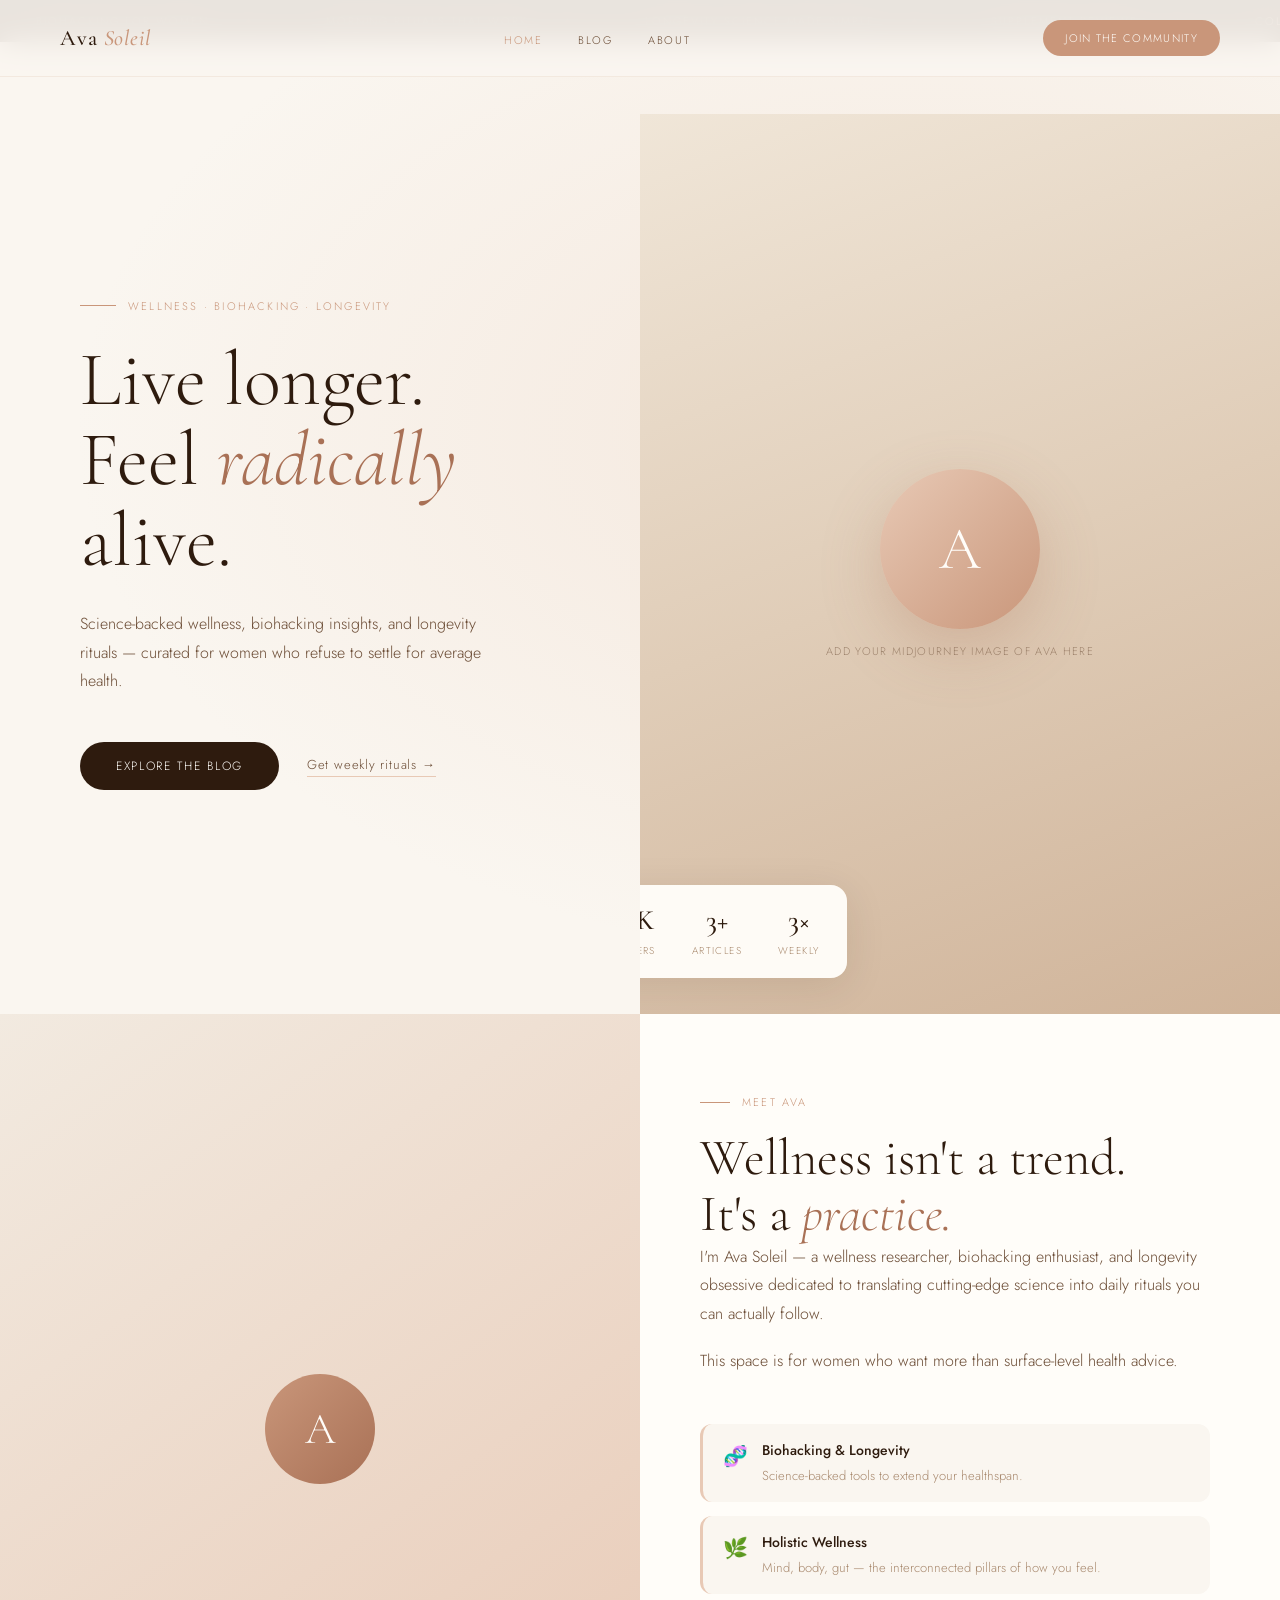
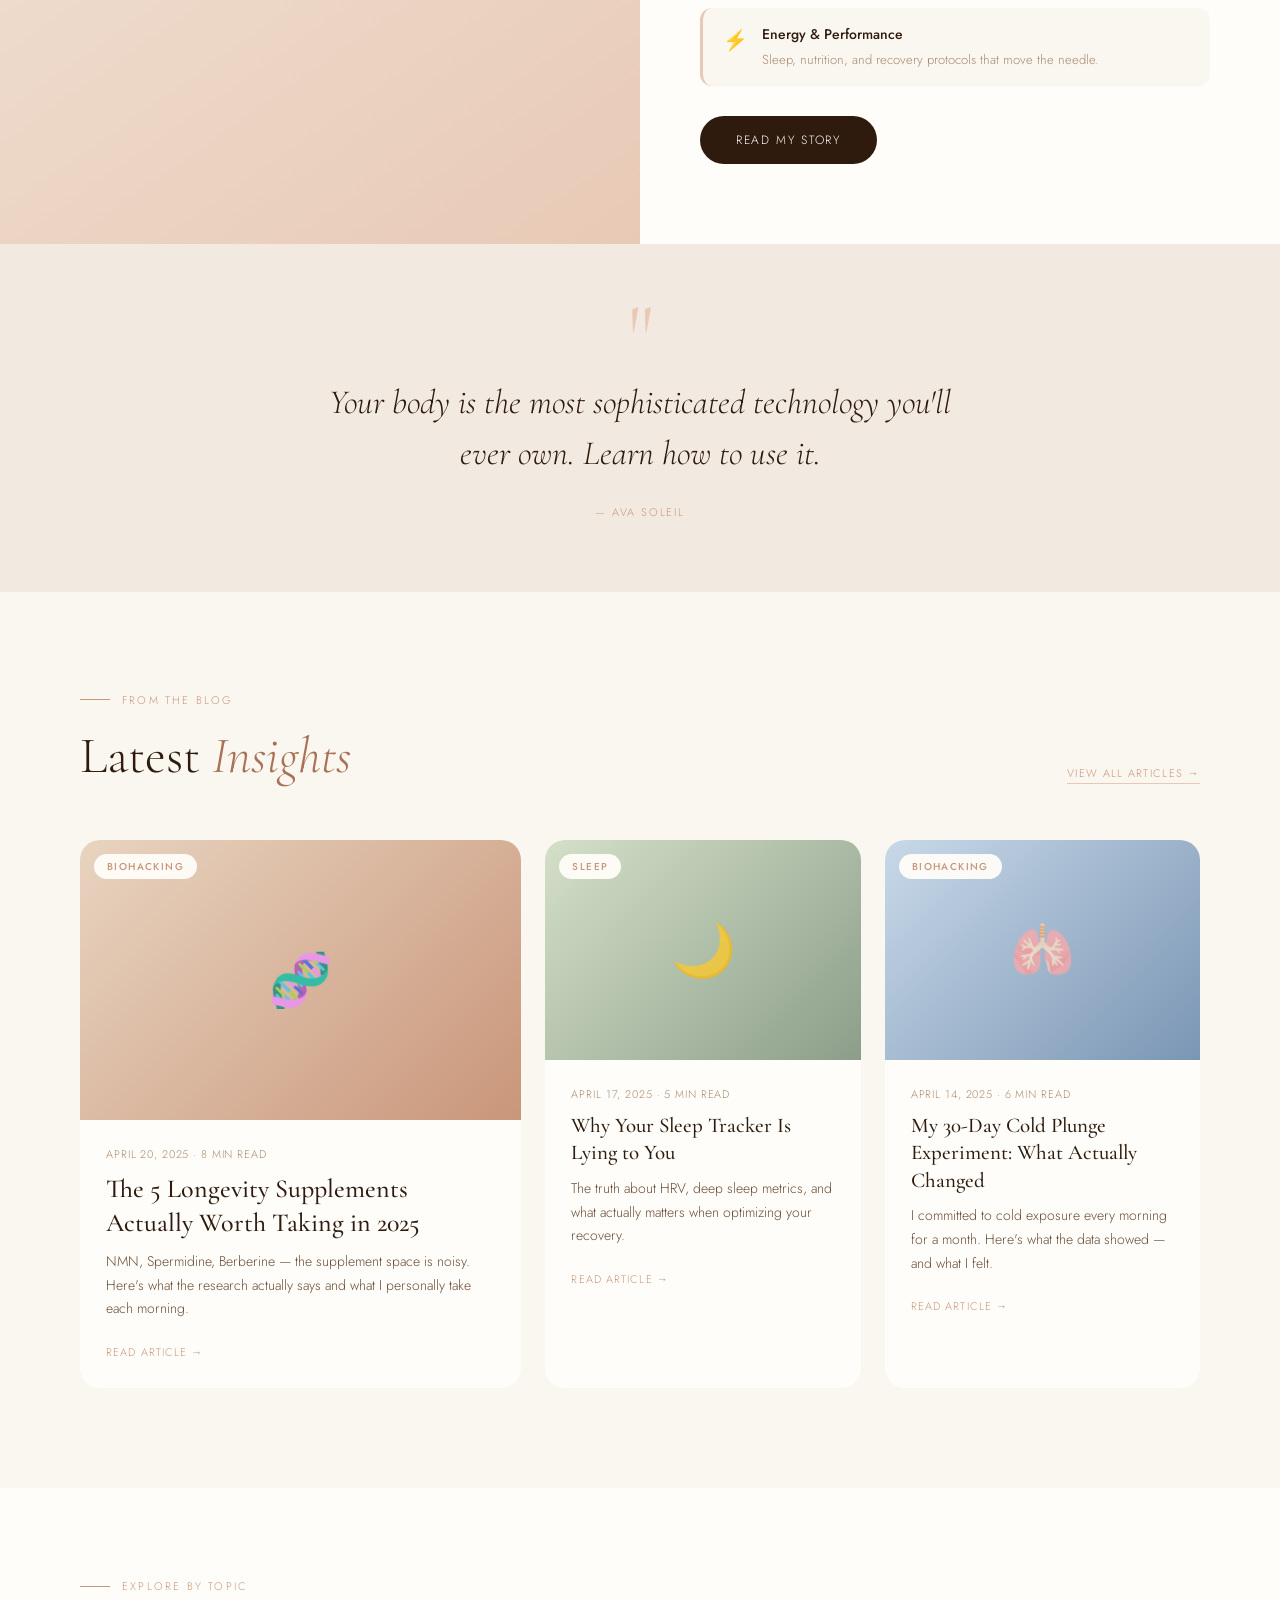
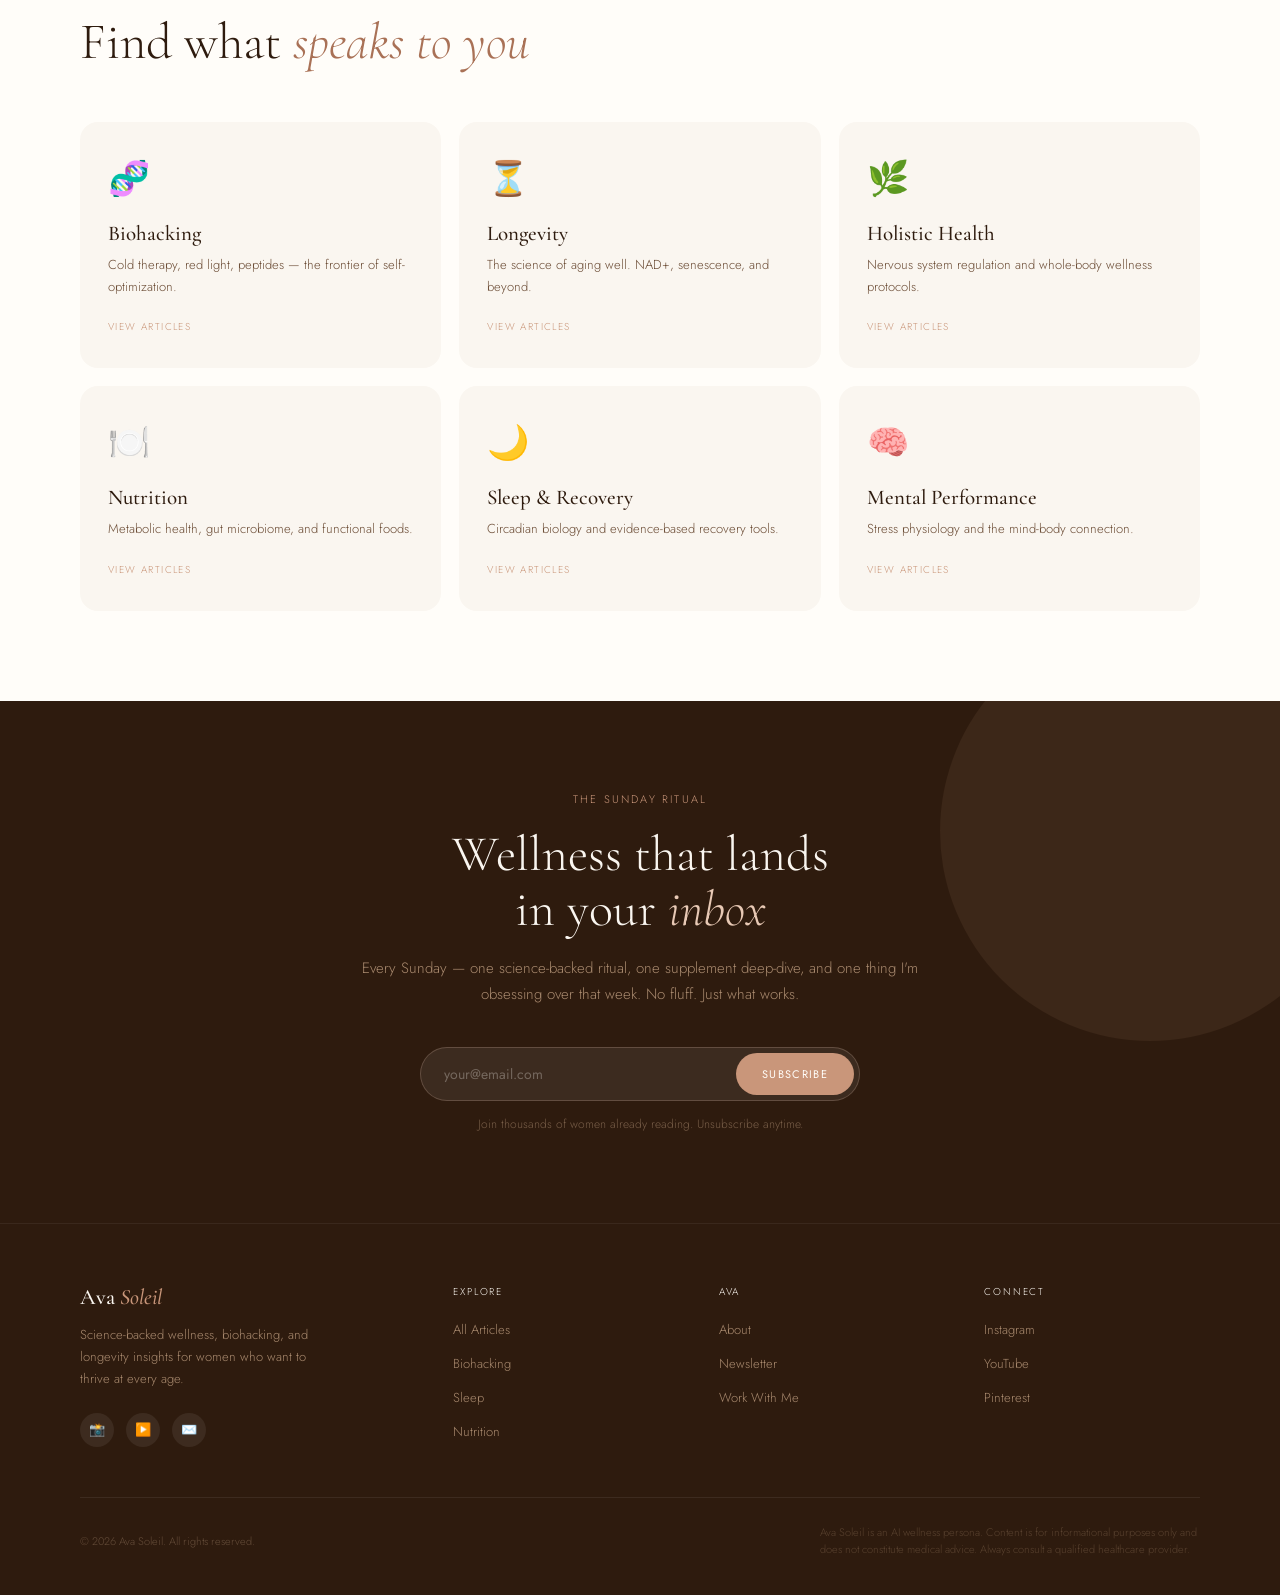
==== index.html @ a09a3876 "Add files via upload" ====
<!DOCTYPE html>
<html lang="en">
<head>
<meta charset="UTF-8">
<meta name="viewport" content="width=device-width, initial-scale=1.0">
<title>Ava Soleil — Wellness, Biohacking & Longevity</title>
<meta name="description" content="Science-backed wellness, biohacking insights, and longevity rituals for women who want to thrive at every age.">
<link rel="stylesheet" href="css/style.css">
<style>
  /* ── HERO ── */
  .hero {
    min-height: 100vh; display: grid; grid-template-columns: 1fr 1fr;
    padding-top: 72px; position: relative; overflow: hidden;
  }
  .hero::before {
    content: ''; position: absolute; inset: 0;
    background: radial-gradient(ellipse at 72% 40%, rgba(232,201,181,0.32) 0%, transparent 65%);
    pointer-events: none;
  }
  .hero-left {
    display: flex; flex-direction: column; justify-content: center;
    padding: 80px 60px 120px 80px; position: relative; z-index: 2;
  }
  .hero-eyebrow {
    font-size: 11px; letter-spacing: 0.2em; text-transform: uppercase;
    color: var(--rose); margin-bottom: 26px;
    display: flex; align-items: center; gap: 12px;
    animation: fadeUp 0.7s ease 0.1s both;
  }
  .hero-eyebrow::before { content: ''; display: block; width: 36px; height: 1px; background: var(--rose); }
  .hero-title {
    font-family: 'Cormorant Garamond', serif;
    font-size: clamp(50px, 6vw, 80px); font-weight: 300; line-height: 1.05;
    color: var(--brown); margin-bottom: 28px;
    animation: fadeUp 0.7s ease 0.22s both;
  }
  .hero-title em { font-style: italic; color: var(--rose-deep); }
  .hero-sub {
    font-size: 16px; line-height: 1.8; color: var(--brown-mid);
    max-width: 410px; margin-bottom: 46px;
    animation: fadeUp 0.7s ease 0.36s both;
  }
  .hero-actions {
    display: flex; align-items: center; gap: 28px;
    animation: fadeUp 0.7s ease 0.48s both;
  }
  .hero-right { position: relative; overflow: hidden; background: var(--parchment); }
  .hero-img-wrap {
    width: 100%; height: 100%; min-height: 100vh;
    background: linear-gradient(160deg, #F0E6D8 0%, #E0CDB8 50%, #D0B49A 100%);
    display: flex; flex-direction: column; align-items: center; justify-content: center;
    gap: 14px; position: relative;
  }
  .hero-img-wrap img {
    width: 100%; height: 100%; object-fit: cover; position: absolute; inset: 0;
  }
  .hero-avatar-placeholder {
    width: 160px; height: 160px; border-radius: 50%;
    background: linear-gradient(135deg, var(--blush), var(--rose));
    display: flex; align-items: center; justify-content: center;
    font-family: 'Cormorant Garamond', serif; font-size: 60px;
    color: var(--white); font-weight: 300;
    box-shadow: 0 20px 60px rgba(169,113,86,0.28);
  }
  .hero-img-label {
    font-size: 11px; letter-spacing: 0.12em; text-transform: uppercase;
    color: var(--brown-mid); opacity: 0.55;
  }
  .hero-stat-bar {
    position: absolute; bottom: 36px; left: -60px;
    background: rgba(255,253,249,0.96); backdrop-filter: blur(10px);
    border-radius: 16px; padding: 18px 28px; display: flex; gap: 36px;
    box-shadow: 0 8px 40px rgba(46,27,14,0.1); z-index: 3; white-space: nowrap;
    animation: fadeUp 0.7s ease 0.6s both;
  }
  .stat { text-align: center; }
  .stat-num {
    font-family: 'Cormorant Garamond', serif; font-size: 28px; font-weight: 500;
    color: var(--brown); display: block;
  }
  .stat-label { font-size: 10px; letter-spacing: 0.14em; text-transform: uppercase; color: var(--brown-light); }

  /* ── ABOUT STRIP ── */
  .about-strip {
    display: grid; grid-template-columns: 1fr 1fr;
    background: var(--white);
  }
  .about-img-side {
    background: linear-gradient(145deg, var(--parchment), var(--blush));
    min-height: 520px; display: flex; align-items: center; justify-content: center;
    position: relative; overflow: hidden;
  }
  .about-img-side img { width: 100%; height: 100%; object-fit: cover; position: absolute; inset: 0; }
  .about-img-placeholder {
    width: 110px; height: 110px; border-radius: 50%;
    background: linear-gradient(135deg, var(--rose), var(--rose-deep));
    display: flex; align-items: center; justify-content: center;
    font-family: 'Cormorant Garamond', serif; font-size: 44px; color: var(--white);
  }
  .about-content { padding: 80px 70px 80px 60px; display: flex; flex-direction: column; justify-content: center; }
  .about-text { font-size: 16px; line-height: 1.8; color: var(--brown-mid); margin-bottom: 18px; }
  .pillars { display: flex; flex-direction: column; gap: 14px; margin: 30px 0; }
  .pillar {
    display: flex; align-items: flex-start; gap: 14px; padding: 16px 20px;
    background: var(--cream); border-radius: 12px; border-left: 3px solid var(--blush);
    transition: border-color 0.25s, transform 0.2s;
  }
  .pillar:hover { border-left-color: var(--rose); transform: translateX(4px); }
  .pillar-icon { font-size: 20px; flex-shrink: 0; margin-top: 2px; }
  .pillar-text strong { display: block; font-size: 14px; font-weight: 500; color: var(--brown); margin-bottom: 3px; }
  .pillar-text span { font-size: 13px; color: var(--brown-light); line-height: 1.5; }

  /* ── QUOTE ── */
  .quote-section { padding: 70px 80px; background: var(--parchment); text-align: center; }
  .quote-mark {
    font-family: 'Cormorant Garamond', serif; font-size: 90px; line-height: 0.5;
    color: var(--blush); display: block; margin-bottom: 18px;
  }
  .quote-text {
    font-family: 'Cormorant Garamond', serif;
    font-size: clamp(20px, 2.8vw, 34px); font-weight: 300; font-style: italic;
    color: var(--brown); line-height: 1.5; max-width: 660px; margin: 0 auto 20px;
  }
  .quote-attr { font-size: 11px; letter-spacing: 0.16em; text-transform: uppercase; color: var(--rose); }

  /* ── BLOG PREVIEW ── */
  .blog-preview { padding: 100px 80px; background: var(--cream); }
  .section-header { display: flex; align-items: flex-end; justify-content: space-between; margin-bottom: 56px; }
  .view-all {
    font-size: 11px; letter-spacing: 0.12em; text-transform: uppercase;
    color: var(--rose); text-decoration: none; border-bottom: 1px solid var(--blush);
    padding-bottom: 2px; transition: border-color 0.25s;
  }
  .view-all:hover { border-color: var(--rose); }
  .blog-grid { display: grid; grid-template-columns: 1.4fr 1fr 1fr; gap: 24px; }

  /* ── TOPICS ── */
  .topics-section { padding: 90px 80px; background: var(--white); }
  .topics-grid { display: grid; grid-template-columns: repeat(3,1fr); gap: 18px; margin-top: 52px; }
  .topic-card {
    padding: 32px 28px; background: var(--cream); border-radius: 18px;
    text-decoration: none; color: inherit; transition: transform 0.3s, box-shadow 0.3s;
    position: relative; overflow: hidden;
  }
  .topic-card::before {
    content: ''; position: absolute; bottom: 0; left: 0; right: 0; height: 3px;
    background: linear-gradient(to right, var(--blush), var(--rose));
    transform: scaleX(0); transform-origin: left; transition: transform 0.3s;
  }
  .topic-card:hover::before { transform: scaleX(1); }
  .topic-card:hover { transform: translateY(-4px); box-shadow: 0 14px 36px rgba(46,27,14,0.08); }
  .topic-icon { font-size: 34px; margin-bottom: 18px; display: block; }
  .topic-name { font-family: 'Cormorant Garamond', serif; font-size: 21px; font-weight: 500; color: var(--brown); margin-bottom: 8px; }
  .topic-desc { font-size: 13px; line-height: 1.65; color: var(--brown-mid); margin-bottom: 16px; }
  .topic-count { font-size: 10px; letter-spacing: 0.14em; text-transform: uppercase; color: var(--rose); }

  @media (max-width: 900px) {
    .hero, .about-strip { grid-template-columns: 1fr; }
    .hero-right { min-height: 50vh; }
    .hero-stat-bar { left: 50%; transform: translateX(-50%); bottom: 20px; }
    .hero-left { padding: 60px 24px 80px; }
    .about-content { padding: 48px 24px; }
    .blog-preview, .topics-section, .quote-section { padding: 60px 24px; }
    .blog-grid, .topics-grid { grid-template-columns: 1fr; }
    .section-header { flex-direction: column; align-items: flex-start; gap: 16px; }
  }
</style>
</head>
<body>

<div id="nav-root"></div>
<div id="ticker-root"></div>

<!-- HERO -->
<section class="hero">
  <div class="hero-left">
    <div class="hero-eyebrow">Wellness · Biohacking · Longevity</div>
    <h1 class="hero-title">Live longer.<br>Feel <em>radically</em><br>alive.</h1>
    <p class="hero-sub">Science-backed wellness, biohacking insights, and longevity rituals — curated for women who refuse to settle for average health.</p>
    <div class="hero-actions">
      <a href="blog.html" class="btn-primary">Explore the Blog</a>
      <a href="#newsletter" class="btn-ghost">Get weekly rituals →</a>
    </div>
  </div>
  <div class="hero-right">
    <div class="hero-img-wrap">
      <!-- REPLACE THE DIV BELOW WITH: <img src="images/ava-hero.jpg" alt="Ava Soleil"> -->
      <div class="hero-avatar-placeholder">A</div>
      <span class="hero-img-label">Add your Midjourney image of Ava here</span>
    </div>
    <div class="hero-stat-bar">
      <div class="stat"><span class="stat-num">48K</span><span class="stat-label">Readers</span></div>
      <div class="stat"><span class="stat-num" id="post-count">—</span><span class="stat-label">Articles</span></div>
      <div class="stat"><span class="stat-num">3×</span><span class="stat-label">Weekly</span></div>
    </div>
  </div>
</section>

<!-- ABOUT -->
<section class="about-strip">
  <div class="about-img-side">
    <!-- REPLACE WITH: <img src="images/ava-about.jpg" alt="Ava Soleil"> -->
    <div class="about-img-placeholder">A</div>
  </div>
  <div class="about-content">
    <div class="section-eyebrow">Meet Ava</div>
    <h2 class="section-title">Wellness isn't a trend.<br>It's a <em>practice.</em></h2>
    <p class="about-text">I'm Ava Soleil — a wellness researcher, biohacking enthusiast, and longevity obsessive dedicated to translating cutting-edge science into daily rituals you can actually follow.</p>
    <p class="about-text">This space is for women who want more than surface-level health advice.</p>
    <div class="pillars">
      <div class="pillar"><span class="pillar-icon">🧬</span><div class="pillar-text"><strong>Biohacking & Longevity</strong><span>Science-backed tools to extend your healthspan.</span></div></div>
      <div class="pillar"><span class="pillar-icon">🌿</span><div class="pillar-text"><strong>Holistic Wellness</strong><span>Mind, body, gut — the interconnected pillars of how you feel.</span></div></div>
      <div class="pillar"><span class="pillar-icon">⚡</span><div class="pillar-text"><strong>Energy & Performance</strong><span>Sleep, nutrition, and recovery protocols that move the needle.</span></div></div>
    </div>
    <a href="about.html" class="btn-primary" style="align-self:flex-start;">Read My Story</a>
  </div>
</section>

<!-- QUOTE -->
<section class="quote-section">
  <span class="quote-mark">"</span>
  <p class="quote-text">Your body is the most sophisticated technology you'll ever own. Learn how to use it.</p>
  <span class="quote-attr">— Ava Soleil</span>
</section>

<!-- BLOG PREVIEW -->
<section class="blog-preview">
  <div class="section-header">
    <div>
      <div class="section-eyebrow">From the Blog</div>
      <h2 class="section-title" style="margin-bottom:0">Latest <em>Insights</em></h2>
    </div>
    <a href="blog.html" class="view-all">View All Articles →</a>
  </div>
  <div class="blog-grid" id="home-posts">
    <div style="padding:40px;color:var(--brown-light);font-size:14px;">Loading posts...</div>
  </div>
</section>

<!-- TOPICS -->
<section class="topics-section">
  <div class="section-eyebrow">Explore by Topic</div>
  <h2 class="section-title">Find what <em>speaks to you</em></h2>
  <div class="topics-grid">
    <a href="blog.html?cat=Biohacking" class="topic-card"><span class="topic-icon">🧬</span><div class="topic-name">Biohacking</div><p class="topic-desc">Cold therapy, red light, peptides — the frontier of self-optimization.</p><span class="topic-count">View Articles</span></a>
    <a href="blog.html?cat=Longevity" class="topic-card"><span class="topic-icon">⏳</span><div class="topic-name">Longevity</div><p class="topic-desc">The science of aging well. NAD+, senescence, and beyond.</p><span class="topic-count">View Articles</span></a>
    <a href="blog.html?cat=Holistic+Health" class="topic-card"><span class="topic-icon">🌿</span><div class="topic-name">Holistic Health</div><p class="topic-desc">Nervous system regulation and whole-body wellness protocols.</p><span class="topic-count">View Articles</span></a>
    <a href="blog.html?cat=Nutrition" class="topic-card"><span class="topic-icon">🍽️</span><div class="topic-name">Nutrition</div><p class="topic-desc">Metabolic health, gut microbiome, and functional foods.</p><span class="topic-count">View Articles</span></a>
    <a href="blog.html?cat=Sleep" class="topic-card"><span class="topic-icon">🌙</span><div class="topic-name">Sleep & Recovery</div><p class="topic-desc">Circadian biology and evidence-based recovery tools.</p><span class="topic-count">View Articles</span></a>
    <a href="blog.html?cat=Mental+Performance" class="topic-card"><span class="topic-icon">🧠</span><div class="topic-name">Mental Performance</div><p class="topic-desc">Stress physiology and the mind-body connection.</p><span class="topic-count">View Articles</span></a>
  </div>
</section>

<div id="email-root"></div>
<div id="footer-root"></div>

<script src="js/app.js"></script>
<script>
  document.getElementById('nav-root').innerHTML    = renderNav('Home');
  document.getElementById('ticker-root').innerHTML = renderTicker();
  document.getElementById('email-root').innerHTML  = renderEmailSection();
  document.getElementById('footer-root').innerHTML = renderFooter();

  loadPosts().then(posts => {
    document.getElementById('post-count').textContent = posts.length + '+';
    const grid = document.getElementById('home-posts');
    const show = posts.slice(0, 3);
    grid.innerHTML = show.map((p, i) => formatCard(p, i === 0)).join('');
  });
</script>
</body>
</html>
---- css/style.css ----
@import url('https://fonts.googleapis.com/css2?family=Cormorant+Garamond:ital,wght@0,300;0,400;0,500;0,600;1,300;1,400;1,500&family=Jost:wght@300;400;500&display=swap');

:root {
  --cream:       #FAF6F0;
  --parchment:   #F2EAE0;
  --blush:       #E8C9B5;
  --rose:        #C9967A;
  --rose-deep:   #A97156;
  --sage:        #8C9E89;
  --brown:       #2E1B0E;
  --brown-mid:   #6B4C35;
  --brown-light: #A8896E;
  --white:       #FFFDF9;
}

*, *::before, *::after { box-sizing: border-box; margin: 0; padding: 0; }
html { scroll-behavior: smooth; }
body {
  background: var(--cream);
  color: var(--brown);
  font-family: 'Jost', sans-serif;
  font-weight: 300;
  overflow-x: hidden;
}

/* ── NAV ── */
nav {
  position: fixed; top: 0; left: 0; right: 0; z-index: 100;
  display: flex; align-items: center; justify-content: space-between;
  padding: 20px 60px;
  background: rgba(250,246,240,0.92);
  backdrop-filter: blur(14px);
  border-bottom: 1px solid rgba(200,160,130,0.15);
}
.nav-logo {
  font-family: 'Cormorant Garamond', serif;
  font-size: 22px; font-weight: 500; letter-spacing: 0.04em;
  color: var(--brown); text-decoration: none;
}
.nav-logo span { color: var(--rose); font-style: italic; }
.nav-links { display: flex; gap: 36px; list-style: none; }
.nav-links a {
  font-size: 11px; letter-spacing: 0.14em; text-transform: uppercase;
  color: var(--brown-mid); text-decoration: none; transition: color 0.25s;
}
.nav-links a:hover, .nav-links a.active { color: var(--rose); }
.nav-cta {
  font-size: 11px; letter-spacing: 0.12em; text-transform: uppercase;
  color: var(--white); background: var(--rose);
  padding: 10px 22px; border-radius: 30px; text-decoration: none;
  transition: background 0.25s;
}
.nav-cta:hover { background: var(--rose-deep); }

/* ── TICKER ── */
.ticker {
  background: var(--brown); padding: 13px 0; overflow: hidden;
}
.ticker-track {
  display: flex; animation: ticker 32s linear infinite; width: max-content;
}
.ticker-item {
  font-size: 11px; letter-spacing: 0.18em; text-transform: uppercase;
  color: var(--blush); padding: 0 36px;
  display: flex; align-items: center; gap: 36px; white-space: nowrap;
}
.ticker-item::after { content: '✦'; color: var(--rose); font-size: 8px; }
@keyframes ticker {
  from { transform: translateX(0); }
  to { transform: translateX(-50%); }
}

/* ── SECTION COMMON ── */
.section-eyebrow {
  font-size: 11px; letter-spacing: 0.2em; text-transform: uppercase;
  color: var(--rose); margin-bottom: 20px;
  display: flex; align-items: center; gap: 12px;
}
.section-eyebrow::before {
  content: ''; display: block; width: 30px; height: 1px; background: var(--rose);
}
.section-title {
  font-family: 'Cormorant Garamond', serif;
  font-size: clamp(36px, 4vw, 54px);
  font-weight: 300; line-height: 1.1; color: var(--brown);
}
.section-title em { font-style: italic; color: var(--rose-deep); }

/* ── BUTTONS ── */
.btn-primary {
  display: inline-block;
  background: var(--brown); color: var(--white);
  padding: 15px 36px; border-radius: 40px;
  font-size: 12px; letter-spacing: 0.14em; text-transform: uppercase;
  text-decoration: none; transition: background 0.25s, transform 0.2s;
  font-family: 'Jost', sans-serif;
}
.btn-primary:hover { background: var(--rose-deep); transform: translateY(-1px); }
.btn-ghost {
  font-size: 13px; letter-spacing: 0.06em; color: var(--brown-mid);
  text-decoration: none; border-bottom: 1px solid var(--blush);
  padding-bottom: 2px; transition: color 0.25s, border-color 0.25s;
}
.btn-ghost:hover { color: var(--rose); border-color: var(--rose); }

/* ── BLOG CARDS (shared) ── */
.blog-card {
  background: var(--white); border-radius: 20px; overflow: hidden;
  transition: transform 0.3s, box-shadow 0.3s; cursor: pointer;
  text-decoration: none; color: inherit; display: block;
}
.blog-card:hover {
  transform: translateY(-6px);
  box-shadow: 0 20px 50px rgba(46,27,14,0.1);
}
.card-img {
  height: 220px; position: relative;
  display: flex; align-items: center; justify-content: center; overflow: hidden;
}
.card-img-emoji { font-size: 52px; opacity: 0.75; }
.card-category {
  position: absolute; top: 14px; left: 14px;
  background: rgba(255,253,249,0.95); color: var(--rose);
  font-size: 10px; letter-spacing: 0.14em; text-transform: uppercase;
  padding: 5px 13px; border-radius: 20px; font-weight: 500;
}
.card-body { padding: 26px; }
.card-meta {
  font-size: 11px; letter-spacing: 0.08em; text-transform: uppercase;
  color: var(--brown-light); margin-bottom: 10px;
}
.card-title {
  font-family: 'Cormorant Garamond', serif;
  font-size: 21px; font-weight: 500; line-height: 1.3;
  color: var(--brown); margin-bottom: 10px;
}
.card-excerpt {
  font-size: 14px; line-height: 1.7; color: var(--brown-mid); margin-bottom: 18px;
}
.card-link {
  font-size: 11px; letter-spacing: 0.1em; text-transform: uppercase;
  color: var(--rose); text-decoration: none;
  display: inline-flex; align-items: center; gap: 8px; transition: gap 0.2s;
}
.card-link:hover { gap: 14px; }

/* ── EMAIL SECTION ── */
.email-section {
  padding: 90px 80px; background: var(--brown);
  position: relative; overflow: hidden; text-align: center;
}
.email-section::before {
  content: ''; position: absolute; top: -80px; right: -80px;
  width: 420px; height: 420px; border-radius: 50%;
  background: rgba(201,150,122,0.09); pointer-events: none;
}
.email-inner { max-width: 560px; margin: 0 auto; position: relative; z-index: 1; }
.email-eyebrow {
  font-size: 11px; letter-spacing: 0.2em; text-transform: uppercase;
  color: var(--rose); margin-bottom: 20px;
}
.email-title {
  font-family: 'Cormorant Garamond', serif;
  font-size: clamp(34px, 4vw, 50px); font-weight: 300; line-height: 1.1;
  color: var(--cream); margin-bottom: 18px;
}
.email-title em { font-style: italic; color: var(--blush); }
.email-sub { font-size: 15px; line-height: 1.75; color: var(--brown-light); margin-bottom: 40px; }
.email-form {
  display: flex; gap: 0;
  background: rgba(255,253,249,0.07);
  border: 1px solid rgba(232,201,181,0.22);
  border-radius: 50px; padding: 5px;
  max-width: 440px; margin: 0 auto;
}
.email-input {
  flex: 1; background: transparent; border: none; outline: none;
  padding: 11px 18px; font-family: 'Jost', sans-serif;
  font-size: 14px; color: var(--cream);
}
.email-input::placeholder { color: rgba(250,246,240,0.3); }
.email-btn {
  background: var(--rose); color: var(--white); border: none; border-radius: 40px;
  padding: 11px 26px; cursor: pointer; font-family: 'Jost', sans-serif;
  font-size: 11px; letter-spacing: 0.12em; text-transform: uppercase;
  transition: background 0.25s; white-space: nowrap;
}
.email-btn:hover { background: var(--rose-deep); }
.email-note { font-size: 12px; color: var(--brown-light); margin-top: 14px; opacity: 0.6; }

/* ── FOOTER ── */
footer {
  background: var(--brown); padding: 60px 80px 36px;
  border-top: 1px solid rgba(255,253,249,0.06);
}
.footer-top {
  display: grid; grid-template-columns: 1.5fr 1fr 1fr 1fr;
  gap: 50px; margin-bottom: 50px;
}
.footer-logo {
  font-family: 'Cormorant Garamond', serif; font-size: 22px; font-weight: 500;
  color: var(--cream); margin-bottom: 14px; display: block; text-decoration: none;
}
.footer-logo span { color: var(--rose); font-style: italic; }
.footer-desc { font-size: 13px; line-height: 1.7; color: var(--brown-light); max-width: 240px; margin-bottom: 22px; }
.footer-social { display: flex; gap: 12px; }
.social-icon {
  width: 34px; height: 34px; border-radius: 50%;
  background: rgba(255,253,249,0.07);
  display: flex; align-items: center; justify-content: center;
  font-size: 13px; text-decoration: none; transition: background 0.25s;
}
.social-icon:hover { background: var(--rose); }
.footer-col-title {
  font-size: 10px; letter-spacing: 0.18em; text-transform: uppercase;
  color: var(--cream); margin-bottom: 18px;
}
.footer-links { list-style: none; display: flex; flex-direction: column; gap: 11px; }
.footer-links a {
  font-size: 13px; color: var(--brown-light); text-decoration: none; transition: color 0.25s;
}
.footer-links a:hover { color: var(--rose); }
.footer-bottom {
  border-top: 1px solid rgba(255,253,249,0.07); padding-top: 26px;
  display: flex; align-items: center; justify-content: space-between;
  font-size: 11px; color: rgba(168,137,110,0.45); flex-wrap: wrap; gap: 12px;
}
.footer-disclaimer { font-size: 11px; color: rgba(168,137,110,0.35); max-width: 380px; line-height: 1.6; }

/* ── FADE IN ANIMATION ── */
@keyframes fadeUp {
  from { opacity: 0; transform: translateY(24px); }
  to   { opacity: 1; transform: translateY(0); }
}
.fade-up { animation: fadeUp 0.75s ease both; }

/* ── RESPONSIVE ── */
@media (max-width: 900px) {
  nav { padding: 16px 24px; }
  .nav-links { display: none; }
  .email-section, .footer { padding-left: 24px; padding-right: 24px; }
  .footer-top { grid-template-columns: 1fr 1fr; gap: 32px; }
}
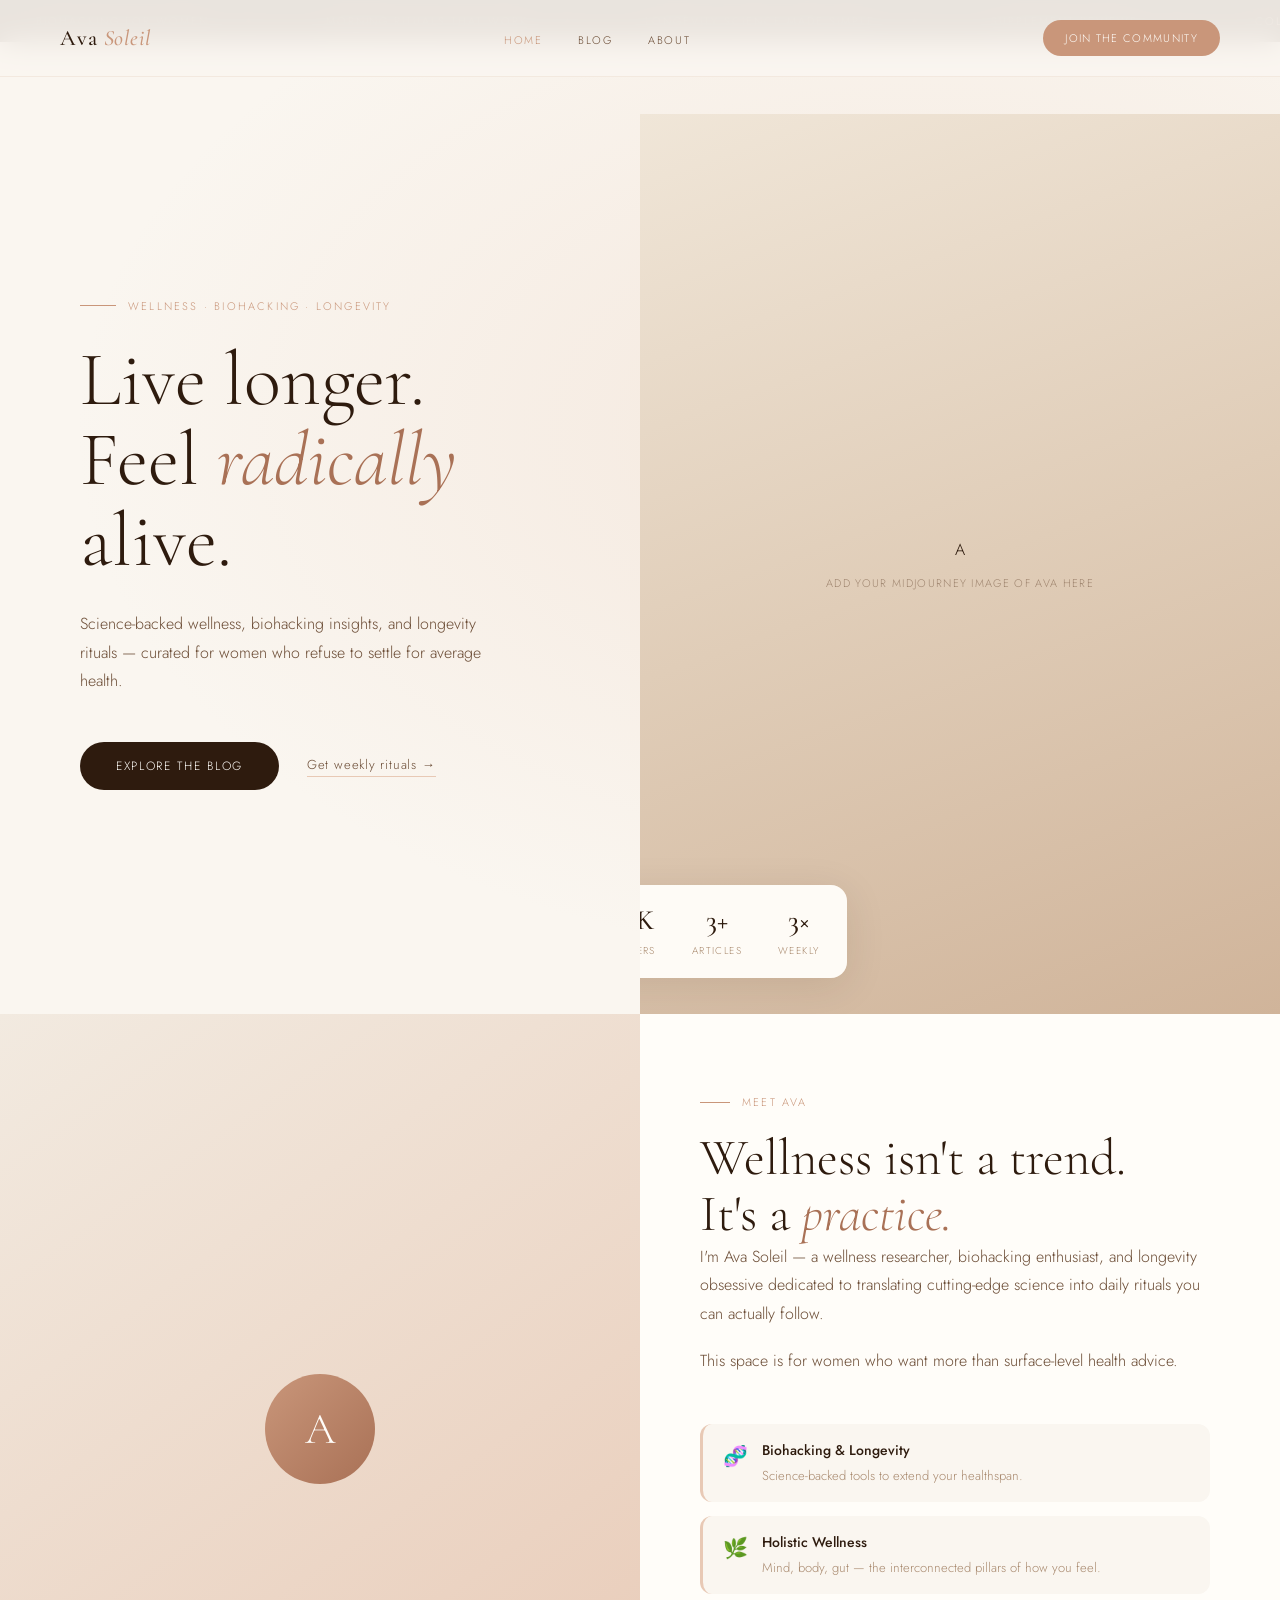
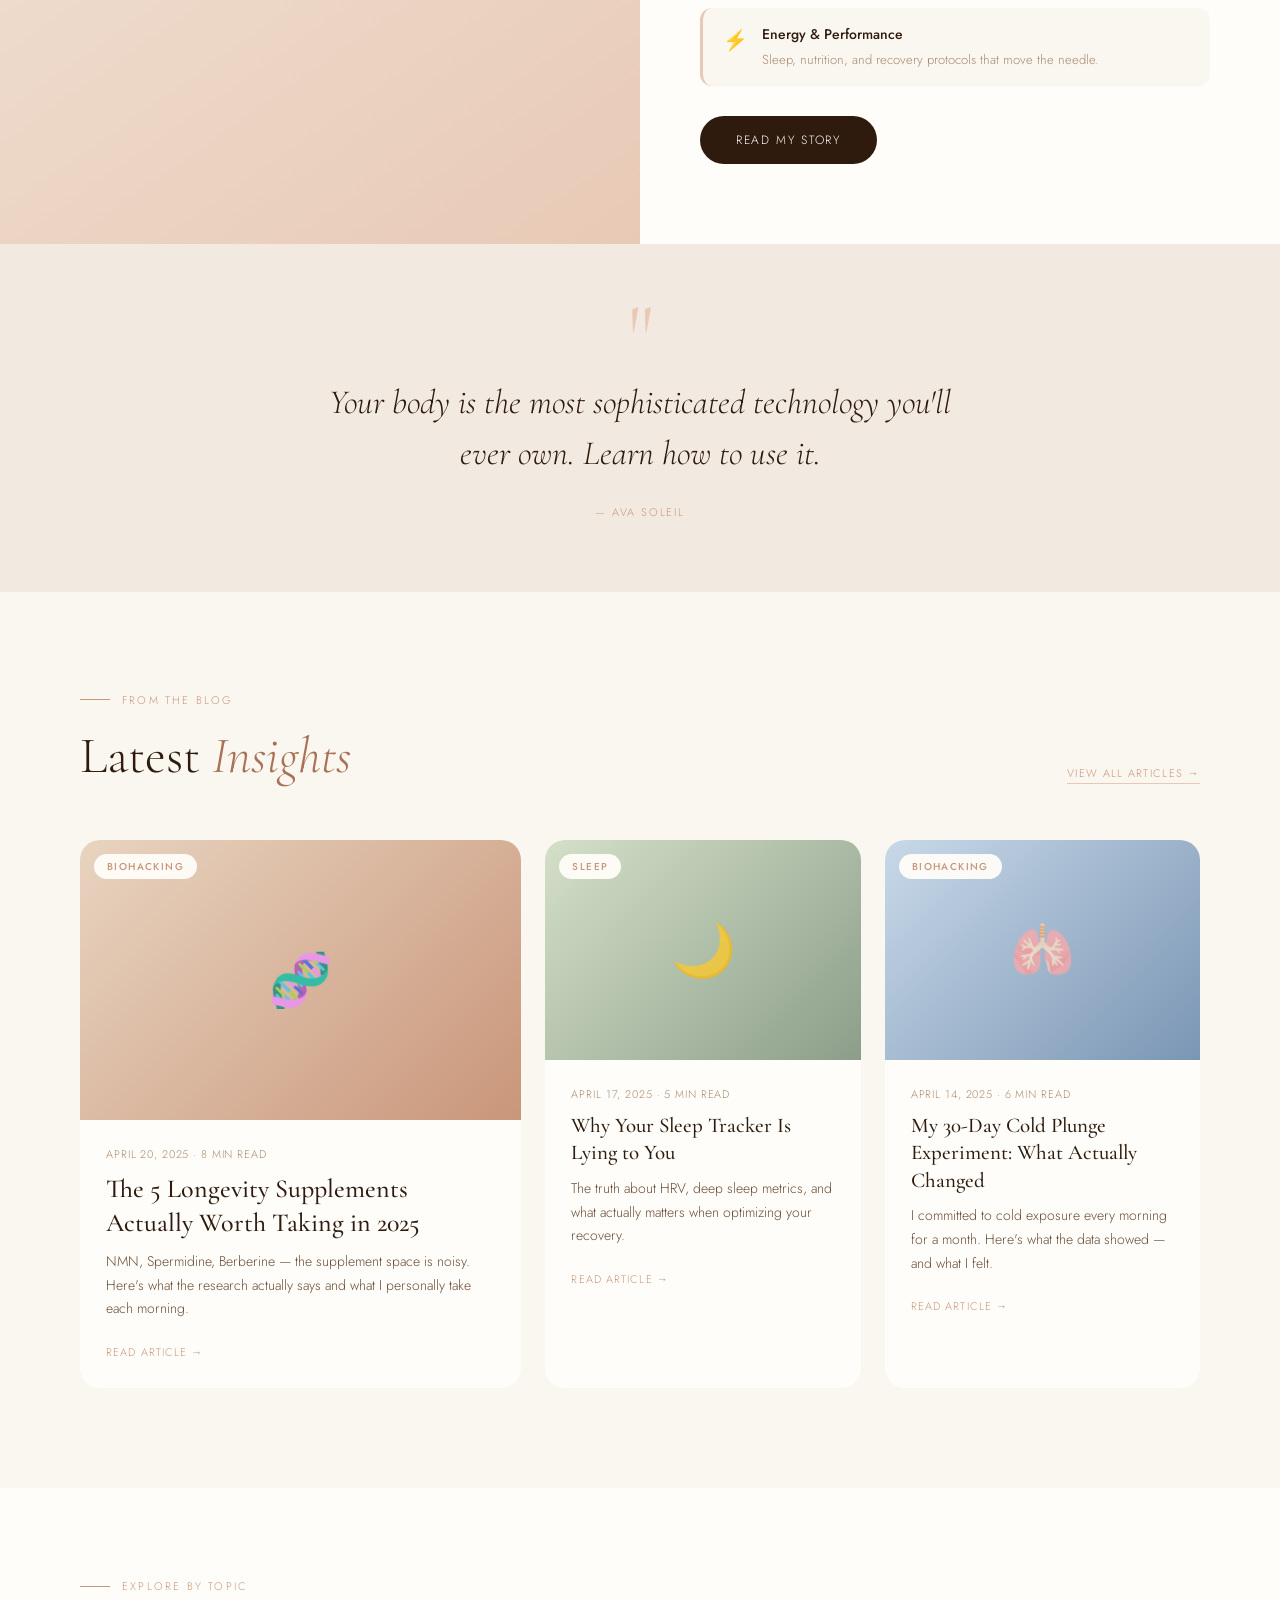
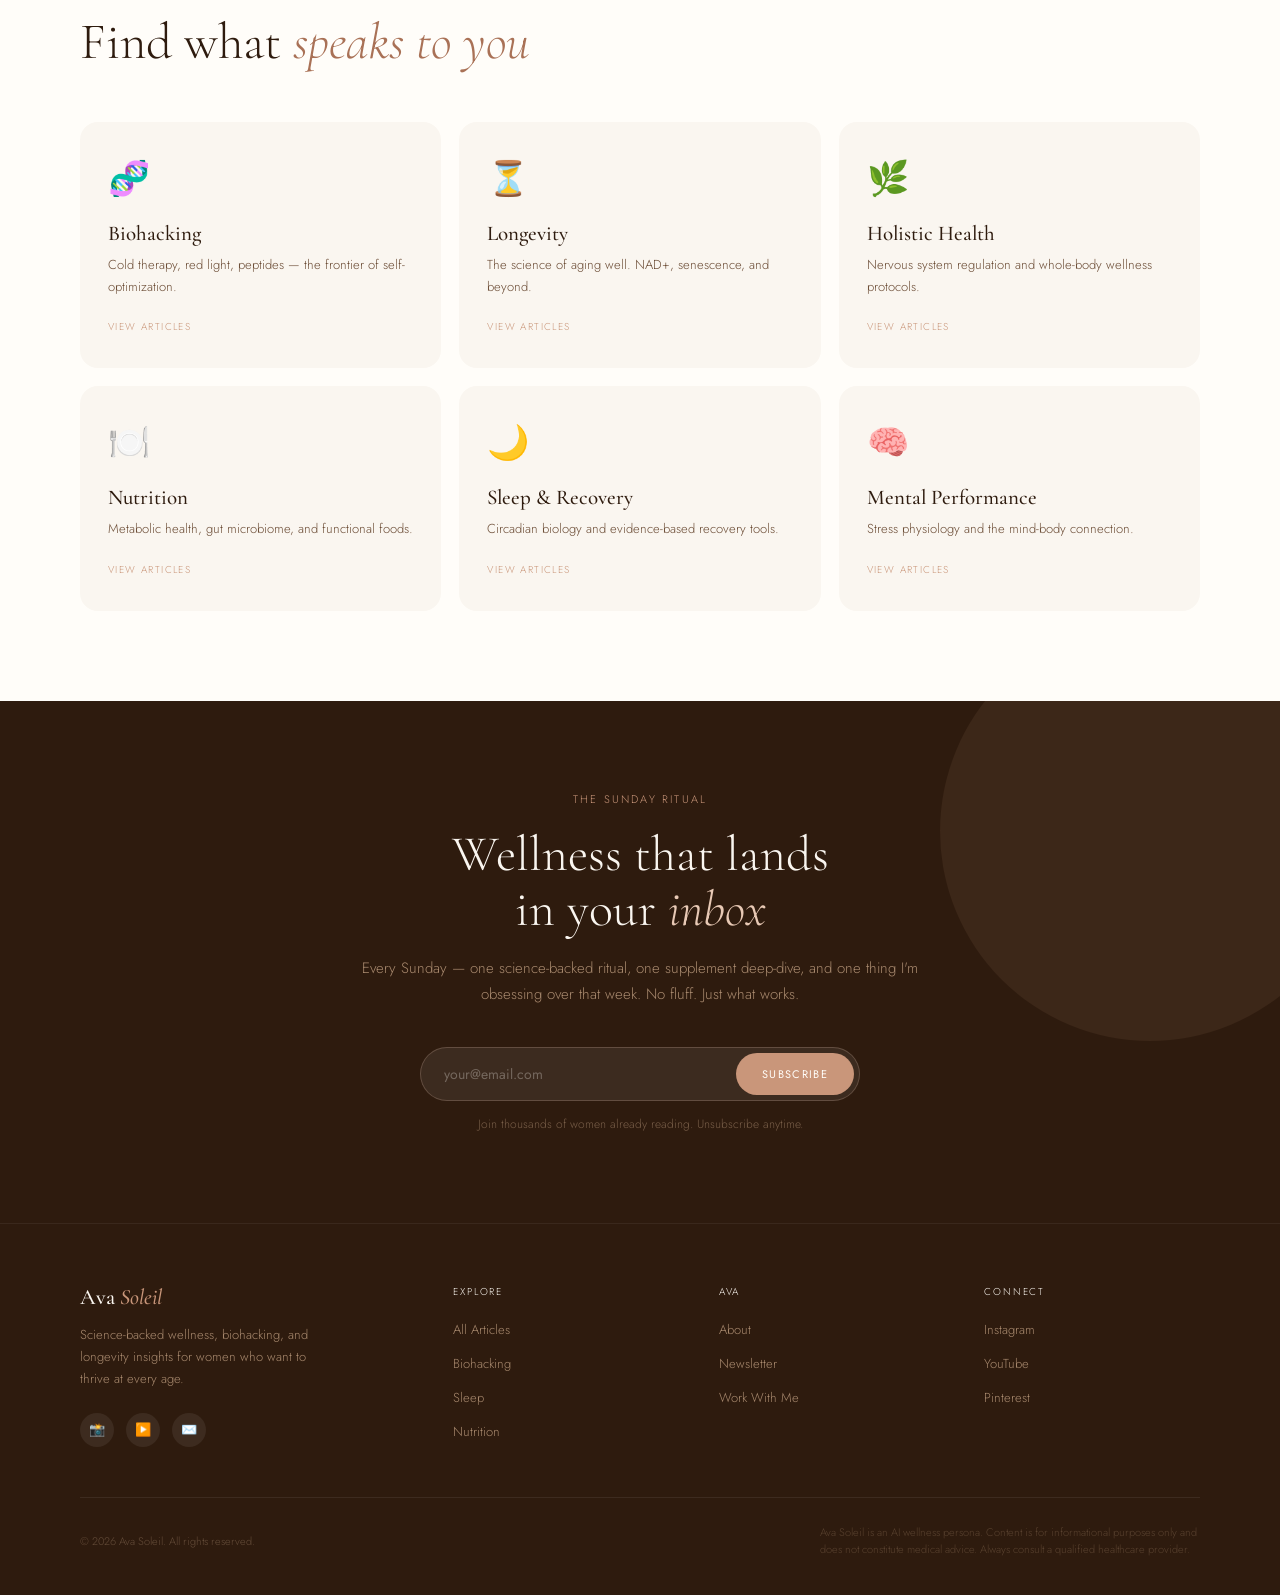
==== commit 1eb94b07: "Update index.html" ====
--- a/index.html
+++ b/index.html
@@ -55,12 +55,7 @@
     width: 100%; height: 100%; object-fit: cover; position: absolute; inset: 0;
   }
   .hero-avatar-placeholder {
-    width: 160px; height: 160px; border-radius: 50%;
-    background: linear-gradient(135deg, var(--blush), var(--rose));
-    display: flex; align-items: center; justify-content: center;
-    font-family: 'Cormorant Garamond', serif; font-size: 60px;
-    color: var(--white); font-weight: 300;
-    box-shadow: 0 20px 60px rgba(169,113,86,0.28);
+   <img src="images/ava-hero.jpg" alt="Ava Soleil">
   }
   .hero-img-label {
     font-size: 11px; letter-spacing: 0.12em; text-transform: uppercase;
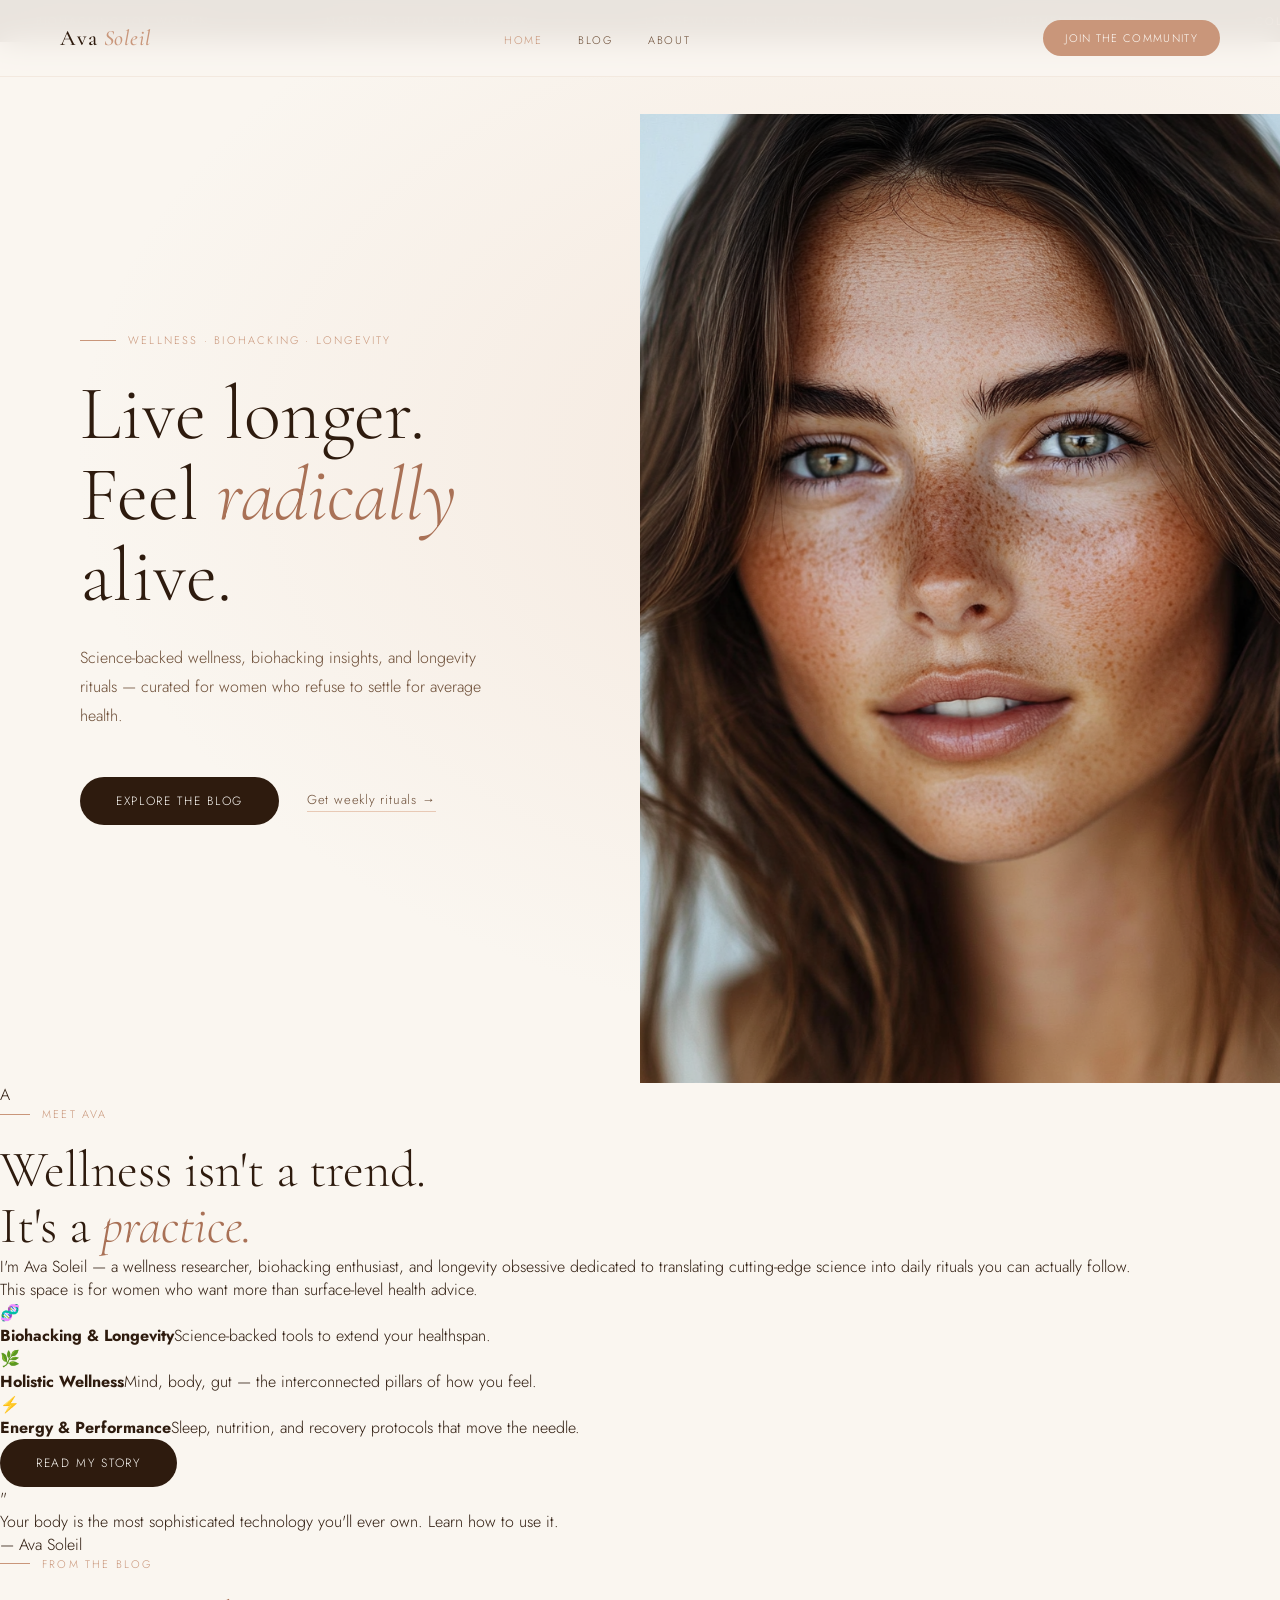
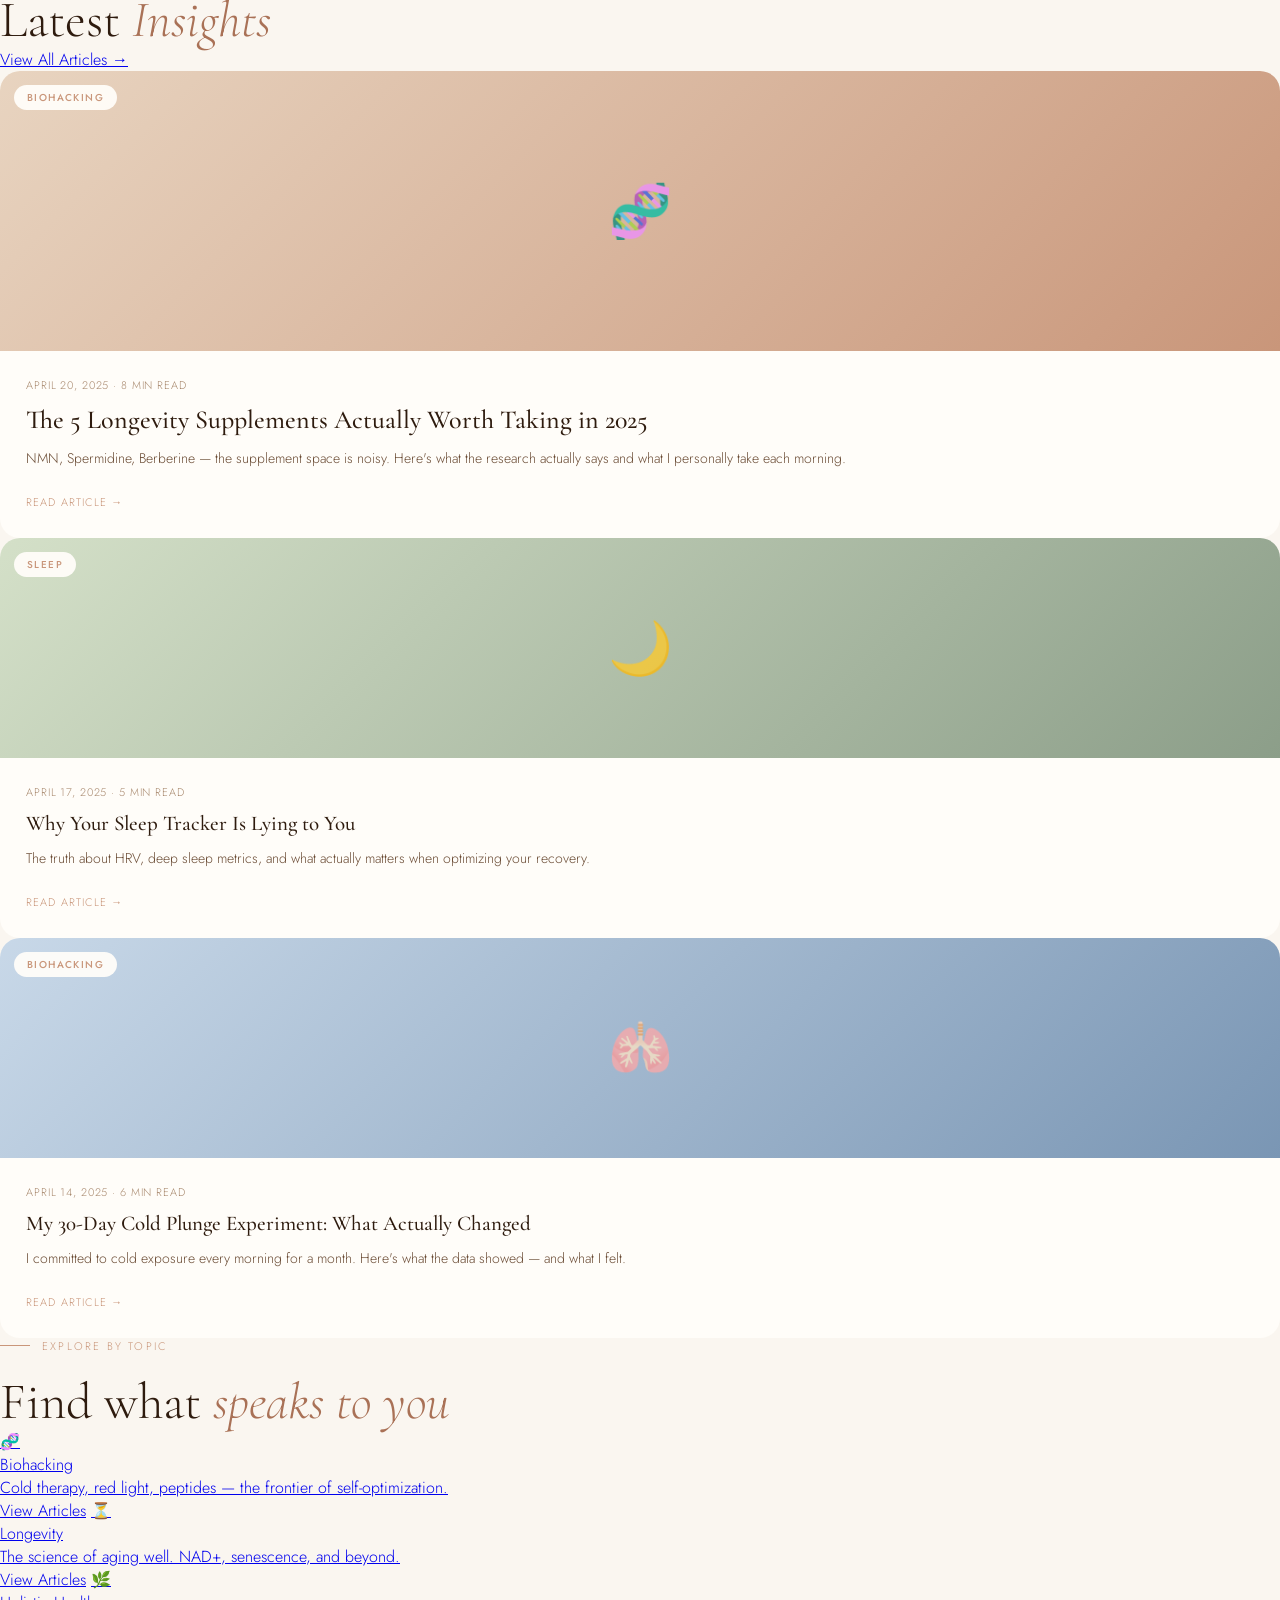
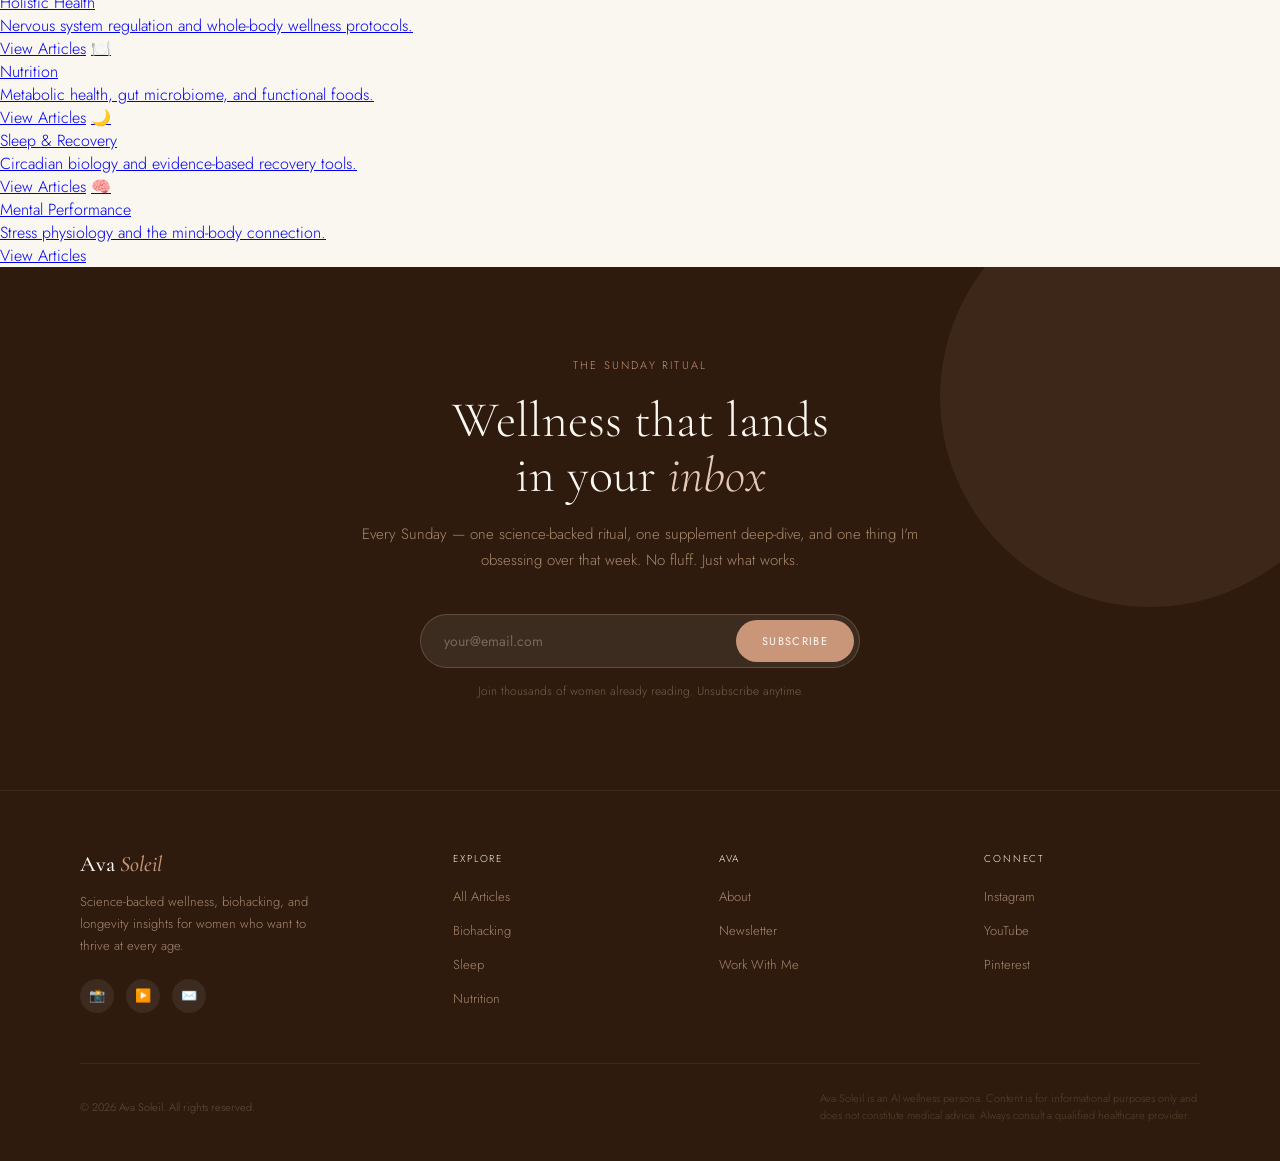
==== commit 87a0aee0: "Update index.html" ====
--- a/index.html
+++ b/index.html
@@ -53,9 +53,13 @@
   }
   .hero-img-wrap img {
     width: 100%; height: 100%; object-fit: cover; position: absolute; inset: 0;
-  }
   .hero-avatar-placeholder {
-   <img src="images/ava-hero.jpg" alt="Ava Soleil">
+    width: 160px; height: 160px; border-radius: 50%;
+    background: linear-gradient(135deg, var(--blush), var(--rose));
+    display: flex; align-items: center; justify-content: center;
+    font-family: 'Cormorant Garamond', serif; font-size: 60px;
+    color: var(--white); font-weight: 300;
+    box-shadow: 0 20px 60px rgba(169,113,86,0.28);
   }
   .hero-img-label {
     font-size: 11px; letter-spacing: 0.12em; text-transform: uppercase;
@@ -179,9 +183,7 @@
   </div>
   <div class="hero-right">
     <div class="hero-img-wrap">
-      <!-- REPLACE THE DIV BELOW WITH: <img src="images/ava-hero.jpg" alt="Ava Soleil"> -->
-      <div class="hero-avatar-placeholder">A</div>
-      <span class="hero-img-label">Add your Midjourney image of Ava here</span>
+    <img src="images/ava-hero.jpg" alt="Ava Soleil">
     </div>
     <div class="hero-stat-bar">
       <div class="stat"><span class="stat-num">48K</span><span class="stat-label">Readers</span></div>
